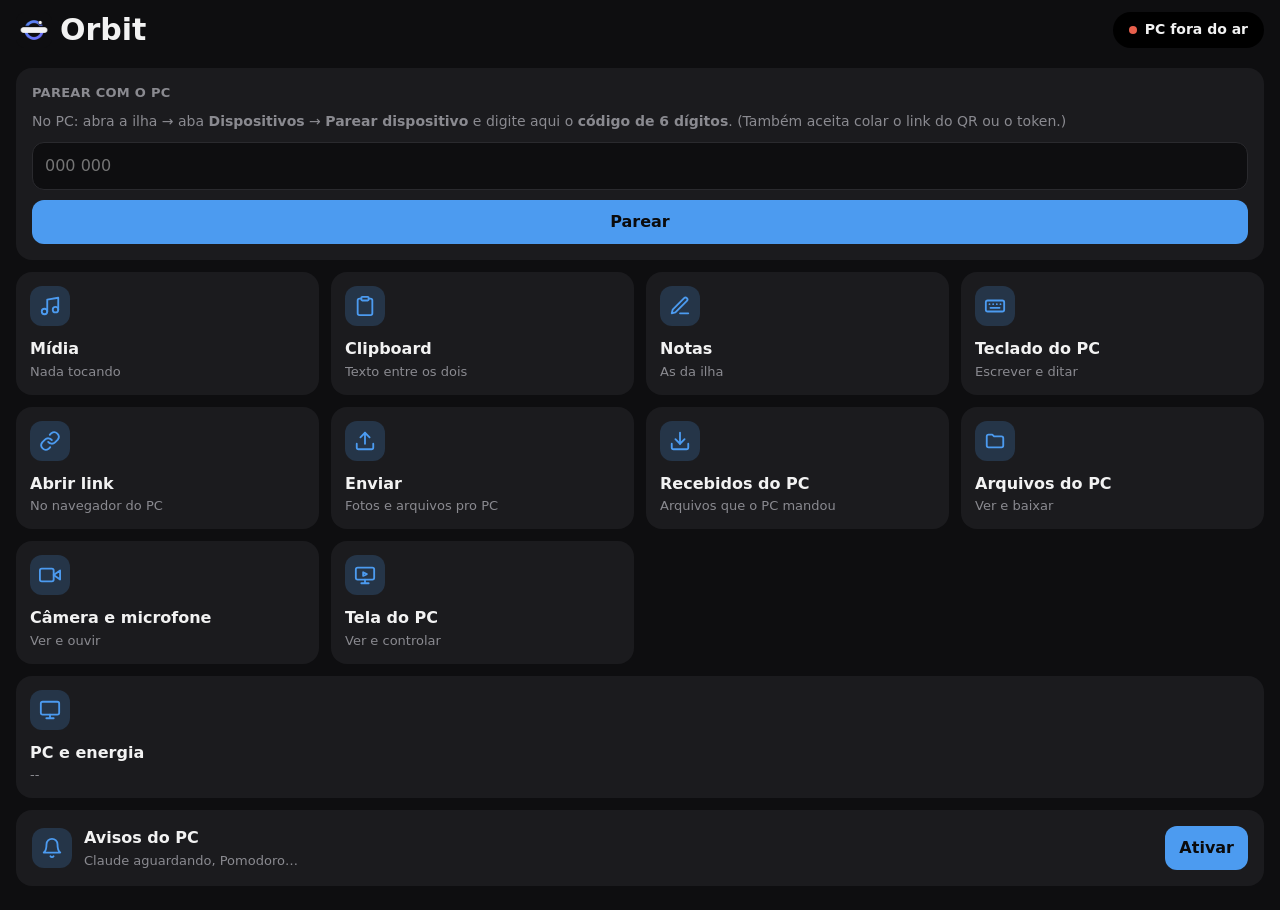
==== Orbit/Bridge/wwwroot/index.html @ e92eca1e "feat: aba Dispositivos substitui iPhone, com layout de iPad e docs Co-Authored-By: Claude Opus 5.5 <" ====
<!doctype html>
<html lang="pt-BR">
<head>
  <meta charset="utf-8">
  <meta name="viewport" content="width=device-width, initial-scale=1, viewport-fit=cover">
  <meta name="apple-mobile-web-app-capable" content="yes">
  <meta name="apple-mobile-web-app-status-bar-style" content="black-translucent">
  <meta name="apple-mobile-web-app-title" content="Orbit">
  <meta name="theme-color" content="#0e0e10">
  <link rel="manifest" href="manifest.webmanifest">
  <link rel="apple-touch-icon" href="apple-touch-icon.png">
  <link rel="stylesheet" href="style.css">
  <title>Orbit</title>
</head>
<body>
  <!-- Uma página por feature, escolhida pelo #hash (ver app.js → route). Sem hash = início. -->
  <header>
    <a id="back" class="back hidden" href="#" aria-label="Voltar">
      <svg viewBox="0 0 24 24" aria-hidden="true"><path d="M15 5l-7 7 7 7"/></svg>
    </a>
    <img class="logo" src="icon-192.png" alt="">
    <h1 id="title">Orbit</h1>
    <div class="pill" id="pill"><span class="dot" id="dot"></span><span id="state">Conectando…</span></div>
  </header>

  <main id="app">
    <section id="pair" class="card hidden">
      <h2>Parear com o PC</h2>
      <p class="muted">No PC: abra a ilha → aba <b>Dispositivos</b> → <b>Parear dispositivo</b> e digite aqui o <b>código de 6 dígitos</b>.
        (Também aceita colar o link do QR ou o token.)</p>
      <input id="tokenInput" type="text" inputmode="numeric" autocomplete="one-time-code" placeholder="000 000" maxlength="200">
      <button class="primary" id="saveToken">Parear</button>
    </section>

    <!-- Início: atalhos. O subtítulo de Mídia e PC é preenchido pelo polling. -->
    <nav class="page tiles" data-page="" data-title="Orbit">
      <a class="tile" href="#midia">
        <span class="ico"><svg viewBox="0 0 24 24"><path d="M9 18V5l12-2v13"/><circle cx="6" cy="18" r="3"/><circle cx="18" cy="16" r="3"/></svg></span>
        <b>Mídia</b><span id="tileMedia">Nada tocando</span>
      </a>
      <a class="tile" href="#clipboard">
        <span class="ico"><svg viewBox="0 0 24 24"><rect x="8" y="2" width="8" height="4" rx="1"/><path d="M16 4h2a2 2 0 0 1 2 2v14a2 2 0 0 1-2 2H6a2 2 0 0 1-2-2V6a2 2 0 0 1 2-2h2"/></svg></span>
        <b>Clipboard</b><span>Texto entre os dois</span>
      </a>
      <a class="tile" href="#notas">
        <span class="ico"><svg viewBox="0 0 24 24"><path d="M12 20h9"/><path d="M16.5 3.5a2.1 2.1 0 0 1 3 3L7 19l-4 1 1-4z"/></svg></span>
        <b>Notas</b><span>As da ilha</span>
      </a>
      <a class="tile" href="#teclado">
        <span class="ico"><svg viewBox="0 0 24 24"><rect x="2" y="6" width="20" height="12" rx="2"/><path d="M6 10h.01M10 10h.01M14 10h.01M18 10h.01M7 14h10"/></svg></span>
        <b>Teclado do PC</b><span>Escrever e ditar</span>
      </a>
      <a class="tile" href="#link">
        <span class="ico"><svg viewBox="0 0 24 24"><path d="M10 13a5 5 0 0 0 7.5.5l3-3a5 5 0 0 0-7-7l-1.7 1.7"/><path d="M14 11a5 5 0 0 0-7.5-.5l-3 3a5 5 0 0 0 7 7l1.7-1.7"/></svg></span>
        <b>Abrir link</b><span>No navegador do PC</span>
      </a>
      <a class="tile" href="#arquivos">
        <span class="ico"><svg viewBox="0 0 24 24"><path d="M21 15v4a2 2 0 0 1-2 2H5a2 2 0 0 1-2-2v-4"/><path d="M17 8l-5-5-5 5"/><path d="M12 3v12"/></svg></span>
        <b>Enviar</b><span>Fotos e arquivos pro PC</span>
      </a>
      <a class="tile" href="#recebidos">
        <span class="ico"><svg viewBox="0 0 24 24"><path d="M21 15v4a2 2 0 0 1-2 2H5a2 2 0 0 1-2-2v-4"/><path d="M7 10l5 5 5-5"/><path d="M12 15V3"/></svg></span>
        <b>Recebidos do PC</b><span id="tileInbox">Arquivos que o PC mandou</span>
      </a>
      <a class="tile" href="#pcfiles">
        <span class="ico"><svg viewBox="0 0 24 24"><path d="M3 7a2 2 0 0 1 2-2h4l2 2h8a2 2 0 0 1 2 2v8a2 2 0 0 1-2 2H5a2 2 0 0 1-2-2z"/></svg></span>
        <b>Arquivos do PC</b><span>Ver e baixar</span>
      </a>
      <a class="tile" href="#camera">
        <span class="ico"><svg viewBox="0 0 24 24"><path d="M23 7l-7 5 7 5z"/><rect x="1" y="5" width="15" height="14" rx="2"/></svg></span>
        <b>Câmera e microfone</b><span id="tileCam">Ver e ouvir</span>
      </a>
      <a class="tile" href="#tela">
        <span class="ico"><svg viewBox="0 0 24 24"><rect x="2" y="4" width="20" height="13" rx="2"/><path d="M8 21h8M12 17v4"/><path d="M10 9l4 2-4 2z"/></svg></span>
        <b>Tela do PC</b><span>Ver e controlar</span>
      </a>
      <a class="tile" href="#pc">
        <span class="ico"><svg viewBox="0 0 24 24"><rect x="2" y="3" width="20" height="14" rx="2"/><path d="M8 21h8M12 17v4"/></svg></span>
        <b>PC e energia</b><span id="tileStats">--</span>
      </a>
      <!-- Avisos do PC neste aparelho (Web Push). Ocupa a linha inteira da grade. -->
      <div class="card pushcard">
        <span class="ico"><svg viewBox="0 0 24 24"><path d="M6 8a6 6 0 0 1 12 0c0 7 3 9 3 9H3s3-2 3-9"/><path d="M10.3 21a1.94 1.94 0 0 0 3.4 0"/></svg></span>
        <div class="pushtext"><b>Avisos do PC</b><span id="pushState">Claude aguardando, Pomodoro…</span></div>
        <button id="pushBtn" class="primary">Ativar</button>
        <button id="pushOff" class="ghost hidden">Desligar</button>
      </div>
    </nav>

    <section class="page card" data-page="link" data-title="Abrir link">
      <div class="row top">
        <input id="url" type="url" inputmode="url" placeholder="https://…" autocomplete="off">
        <button id="pasteUrl" class="ghost" title="Colar">Colar</button>
      </div>
      <button class="primary" id="openUrl">Abrir no navegador do PC</button>
      <p class="crumb recent-title hidden" id="linksTitle">Recentes</p>
      <div class="flist" id="links"></div>
    </section>

    <section class="page card" data-page="teclado" data-title="Teclado do PC">
      <p class="crumb">Escreva ou dite (microfone do teclado do aparelho) e mande pro app em foco no PC.</p>
      <textarea id="kbText" class="fill" placeholder="Escreva ou dite aqui…"></textarea>
      <label class="kb-opt"><input type="checkbox" id="kbEnter"> Apertar Enter depois de mandar</label>
      <div class="row">
        <button class="primary" id="kbType">Digitar no PC</button>
        <button id="kbPaste">Colar no PC</button>
      </div>
      <p class="crumb section-title">Teclas avulsas</p>
      <div class="scr-bar">
        <button id="kbCtrl">Ctrl</button>
        <button data-kkey="enter">⏎</button>
        <button data-kkey="backspace">⌫</button>
        <button data-kkey="tab">Tab</button>
        <button data-kkey="esc">Esc</button>
        <button data-kkey="left">←</button>
        <button data-kkey="up">↑</button>
        <button data-kkey="down">↓</button>
        <button data-kkey="right">→</button>
      </div>
      <p class="muted hidden" id="kbMsg"></p>
    </section>

    <section class="page card" data-page="clipboard" data-title="Clipboard">
      <textarea id="clip" class="fill" placeholder="Texto para o PC…"></textarea>
      <div class="row">
        <button class="primary" id="sendClip">Enviar pro PC</button>
        <button id="getClip">Trazer do PC</button>
      </div>
    </section>

    <section class="page card" data-page="notas" data-title="Notas">
      <textarea id="notes" class="fill" placeholder="As notas da ilha aparecem aqui…"></textarea>
      <div class="row">
        <button class="primary" id="saveNotes">Salvar no PC</button>
        <button id="loadNotes">Recarregar</button>
      </div>
    </section>

    <section class="page card" data-page="arquivos" data-title="Enviar arquivos">
      <p class="crumb">Foto direto pro clipboard do PC (é só colar lá)</p>
      <div class="row top clipphoto">
        <label class="btnlike primary">Tirar foto<input id="photoCam" type="file" accept="image/*" capture="environment"></label>
        <label class="btnlike">Da galeria<input id="photoLib" type="file" accept="image/*"></label>
      </div>
      <p class="crumb section-title">Arquivos pra pasta do PC</p>
      <label class="file drop">
        <input id="files" type="file" multiple>
        <svg viewBox="0 0 24 24" aria-hidden="true"><path d="M21 15v4a2 2 0 0 1-2 2H5a2 2 0 0 1-2-2v-4"/><path d="M17 8l-5-5-5 5"/><path d="M12 3v12"/></svg>
        <span>Escolher fotos ou arquivos</span>
        <small>Vão pra pasta "Downloads\Orbit" no PC</small>
      </label>
      <div class="progress hidden" id="progress"><div id="bar"></div></div>
    </section>

    <section class="page card" data-page="recebidos" data-title="Recebidos do PC">
      <p class="crumb">O que você mandou do PC (Enviar para, arrastar pra ilha, aba Clipboard). Some em 24 h.</p>
      <div class="flist" id="inList"></div>
      <p class="muted hidden" id="inMsg"></p>
    </section>

    <section class="page card" data-page="pcfiles" data-title="Arquivos do PC">
      <p class="crumb" id="pfCrumb"></p>
      <div class="flist" id="pfList"></div>
      <p class="muted hidden" id="pfMsg"></p>
    </section>

    <section class="page media idle" id="media" data-page="midia" data-title="Mídia">
      <div class="track">
        <div class="cover" id="cover">
          <svg class="note" viewBox="0 0 24 24" aria-hidden="true"><path d="M9 18.5a2.5 2.5 0 1 1-2-2.45V6.2a1 1 0 0 1 .76-.97l9-2.2A1 1 0 0 1 18 4v11.5a2.5 2.5 0 1 1-2-2.45V7.3l-7 1.7z"/></svg>
          <img id="coverImg" alt="">
        </div>
        <div class="meta"><b id="mTitle">Nada tocando</b><span id="mArtist">Toque algo no PC</span></div>
      </div>
      <div class="controls">
        <button class="ctl" data-media="prev" aria-label="Anterior">
          <svg viewBox="0 0 24 24" aria-hidden="true"><path d="M7 5.5a1 1 0 0 1 1 1v4.3l9.5-5.5A1 1 0 0 1 19 6.2v11.6a1 1 0 0 1-1.5.87L8 13.2v4.3a1 1 0 0 1-2 0v-11a1 1 0 0 1 1-1z"/></svg>
        </button>
        <button class="ctl play" id="playBtn" data-media="playpause" aria-label="Tocar"></button>
        <button class="ctl" data-media="next" aria-label="Próxima">
          <svg viewBox="0 0 24 24" aria-hidden="true"><path d="M17 5.5a1 1 0 0 0-1 1v4.3L6.5 5.3A1 1 0 0 0 5 6.2v11.6a1 1 0 0 0 1.5.87l9.5-5.47v4.3a1 1 0 0 0 2 0v-11a1 1 0 0 0-1-1z"/></svg>
        </button>
      </div>
      <div class="vol">
        <svg viewBox="0 0 24 24" aria-hidden="true"><path d="M4 9.5v5a1 1 0 0 0 1 1h3l4.4 3.6A1 1 0 0 0 14 18.3V5.7a1 1 0 0 0-1.6-.8L8 8.5H5a1 1 0 0 0-1 1z"/></svg>
        <input id="volume" type="range" min="0" max="100" step="1" aria-label="Volume">
        <span id="volVal">--</span>
      </div>
    </section>

    <section class="page card" id="cam-card" data-page="camera" data-title="Câmera e microfone">
      <div class="row top">
        <select id="camDevice" aria-label="Câmera"></select>
        <select id="camQuality" aria-label="Qualidade">
          <option value="720">720p</option>
          <option value="480">480p</option>
        </select>
      </div>
      <div class="cam-view" id="camView">
        <div class="cam-ph">
          <svg viewBox="0 0 24 24" aria-hidden="true"><path d="M23 7l-7 5 7 5z"/><rect x="1" y="5" width="15" height="14" rx="2"/></svg>
          <span>Câmera desligada</span>
        </div>
        <img id="camImg" alt="">
        <button id="camShot" class="cam-shot" aria-label="Tirar foto"></button>
      </div>
      <button class="primary" id="camToggle">Ver câmera</button>
      <p class="muted hidden" id="camMsg"></p>

      <!-- Microfone: independente da câmera (dá pra só ouvir) -->
      <p class="crumb section-title">Microfone</p>
      <select id="micDevice" class="mic-select" aria-label="Microfone"></select>
      <div class="vol mic-vol">
        <svg viewBox="0 0 24 24" aria-hidden="true"><path d="M4 9.5v5a1 1 0 0 0 1 1h3l4.4 3.6A1 1 0 0 0 14 18.3V5.7a1 1 0 0 0-1.6-.8L8 8.5H5a1 1 0 0 0-1 1z"/></svg>
        <input id="micGain" type="range" min="1" max="6" step="0.5" value="2" aria-label="Volume do microfone">
        <span id="micGainVal">2×</span>
      </div>
      <div class="mic-level"><div id="micLevel"></div></div>
      <button class="primary" id="micToggle">Ouvir</button>
      <p class="muted hidden" id="micMsg"></p>
    </section>

    <section class="page" data-page="tela" data-title="Tela do PC">
      <div class="row top">
        <select id="scrScreen" aria-label="Monitor"></select>
        <select id="scrQuality" aria-label="Qualidade">
          <option value="leve">Leve</option>
          <option value="nitida">Nítida</option>
          <option value="original">Original (texto)</option>
        </select>
      </div>
      <div class="scr-view" id="scrView">
        <div class="cam-ph">
          <svg viewBox="0 0 24 24" aria-hidden="true"><rect x="2" y="4" width="20" height="13" rx="2"/><path d="M8 21h8M12 17v4"/></svg>
          <span>Tela desligada</span>
        </div>
        <img id="scrImg" alt="">
        <div class="scr-touch" id="scrTouch"></div>
        <div class="scr-float">
          <button id="scrZoomReset" class="hidden">1×</button>
          <button id="scrFs" aria-label="Tela cheia">
            <svg viewBox="0 0 24 24" aria-hidden="true"><path d="M8 3H5a2 2 0 0 0-2 2v3M16 3h3a2 2 0 0 1 2 2v3M8 21H5a2 2 0 0 1-2-2v-3M16 21h3a2 2 0 0 0 2-2v-3"/></svg>
          </button>
        </div>
      </div>
      <!-- Teclas e modo: só aparecem com o controle conectado -->
      <div class="scr-bar hidden" id="scrBar">
        <button id="scrMode">Toque</button>
        <button id="scrKbd">Teclado</button>
        <button id="scrCtrl">Ctrl</button>
        <button data-key="esc">Esc</button>
        <button data-key="tab">Tab</button>
        <button data-key="win">Win</button>
        <button data-key="enter">⏎</button>
        <button data-key="backspace">⌫</button>
        <button data-key="left">←</button>
        <button data-key="up">↑</button>
        <button data-key="down">↓</button>
        <button data-key="right">→</button>
      </div>
      <input id="scrInput" class="scr-input" autocapitalize="off" autocomplete="off" autocorrect="off" spellcheck="false" aria-label="Teclado do PC">
      <button class="primary hidden" id="scrResume">Retomar</button>
      <button class="primary" id="scrToggle">Ver tela</button>
      <p class="muted hidden" id="scrMsg"></p>
    </section>

    <section class="page" data-page="pc" data-title="PC e energia">
      <div class="meters">
        <div class="meter card"><span>CPU</span><b id="cpu">--</b><small id="cpuSub">Processador</small><i><em id="cpuBar"></em></i></div>
        <div class="meter card"><span>RAM</span><b id="ram">--</b><small id="ramSub"></small><i><em id="ramBar"></em></i></div>
        <div class="meter card"><span>Disco</span><b id="disk">--</b><small id="diskSub"></small><i><em id="diskBar"></em></i></div>
        <div class="meter card"><span>Bateria</span><b id="bat">--</b><small id="batSub"></small><i><em id="batBar"></em></i></div>
      </div>
      <p class="crumb section-title">Energia</p>
      <div class="power">
        <button data-power="lock"><svg viewBox="0 0 24 24" aria-hidden="true"><rect x="4" y="11" width="16" height="10" rx="2"/><path d="M8 11V7a4 4 0 0 1 8 0v4"/></svg>Bloquear</button>
        <button data-power="sleep"><svg viewBox="0 0 24 24" aria-hidden="true"><path d="M21 12.8A9 9 0 1 1 11.2 3a7 7 0 0 0 9.8 9.8z"/></svg>Suspender</button>
        <button data-power="restart" class="danger"><svg viewBox="0 0 24 24" aria-hidden="true"><path d="M3 12a9 9 0 1 0 3-6.7L3 8"/><path d="M3 3v5h5"/></svg>Reiniciar</button>
        <button data-power="shutdown" class="danger"><svg viewBox="0 0 24 24" aria-hidden="true"><path d="M18.4 6.6a9 9 0 1 1-12.8 0"/><path d="M12 2v10"/></svg>Desligar</button>
      </div>
    </section>
  </main>

  <div class="toast hidden" id="toast"></div>

  <!-- Confirmação das ações de energia (folha própria: o confirm() do navegador é fácil de tocar sem querer) -->
  <div class="sheet hidden" id="sheet" role="dialog" aria-modal="true" aria-labelledby="sheetTitle">
    <div class="sheet-card">
      <p class="sheet-title" id="sheetTitle"></p>
      <p class="muted" id="sheetText"></p>
      <button class="sheet-ok" id="sheetOk"></button>
      <button id="sheetCancel">Cancelar</button>
    </div>
  </div>
  <script src="app.js"></script>
</body>
</html>
---- Orbit/Bridge/wwwroot/style.css ----
:root {
  --bg: #0e0e10; --card: #1b1b1e; --hover: #26262a; --ink: #f2f2f2; --ink-lo: #8a8a90;
  --accent: #4c9bf0; --accent-soft: rgba(76, 155, 240, .2); --danger: #e8604c; --radius: 16px;
}
* { box-sizing: border-box; -webkit-tap-highlight-color: transparent; }
html, body { margin: 0; background: var(--bg); color: var(--ink);
  font: 16px/1.4 -apple-system, BlinkMacSystemFont, "Segoe UI", system-ui, sans-serif; }
body { padding: calc(env(safe-area-inset-top) + 8px) 16px calc(env(safe-area-inset-bottom) + 24px); }
header { display: flex; align-items: center; gap: 8px; max-width: 560px; margin: 0 auto 16px; min-height: 44px; }
header h1 { flex: 1; margin: 0; font-size: 22px; font-weight: 700; white-space: nowrap; overflow: hidden; text-overflow: ellipsis; }
body.home header h1 { font-size: 30px; }
.logo { width: 36px; height: 36px; border-radius: 9px; }
body:not(.home) .logo { display: none; }
.back { display: grid; place-items: center; width: 44px; height: 44px; margin-left: -10px; border-radius: 50%; }
.back:active { background: var(--hover); }
.back svg { width: 26px; height: 26px; fill: none; stroke: var(--accent); stroke-width: 2.4; stroke-linecap: round; stroke-linejoin: round; }
.pill { display: inline-flex; align-items: center; gap: 8px; background: #000; border-radius: 999px;
  padding: 8px 16px; font-size: 14px; font-weight: 600; }
.dot { width: 8px; height: 8px; border-radius: 50%; background: var(--ink-lo); }
.dot.on { background: #5ccf8a; } .dot.off { background: var(--danger); }
/* nas páginas o título ocupa o header: a pílula vira só o ponto */
body:not(.home) #state { display: none; }
body:not(.home) .pill { padding: 10px; }
main { display: grid; grid-template-columns: minmax(0, 1fr); gap: 12px; max-width: 560px; margin: 0 auto; }
.page { animation: page-in .18s ease-out; }
@keyframes page-in { from { opacity: 0; transform: translateY(6px); } }
@media (prefers-reduced-motion: reduce) { .page { animation: none; } }
.tiles { display: grid; grid-template-columns: 1fr 1fr; gap: 12px; }
.tile { display: grid; gap: 2px; align-content: start; min-height: 116px; padding: 14px; border-radius: var(--radius);
  background: var(--card); color: var(--ink); text-decoration: none; }
.tile:active { background: var(--hover); transform: scale(.98); }
.tile b { margin-top: 10px; font-size: 16px; }
.tile > span:last-child { color: var(--ink-lo); font-size: 13px; white-space: nowrap; overflow: hidden; text-overflow: ellipsis; }
.ico { display: grid; place-items: center; width: 40px; height: 40px; border-radius: 12px; background: var(--accent-soft); }
.ico svg { width: 22px; height: 22px; fill: none; stroke: var(--accent); stroke-width: 2; stroke-linecap: round; stroke-linejoin: round; }
.ico.danger { background: rgba(232, 96, 76, .18); }
.ico.danger svg { stroke: var(--danger); }
.card { background: var(--card); border-radius: var(--radius); padding: 16px; }
h2 { margin: 0 0 10px; font-size: 13px; letter-spacing: .02em; color: var(--ink-lo); font-weight: 600; text-transform: uppercase; }
.muted { color: var(--ink-lo); font-size: 14px; margin: 0 0 10px; }
input, textarea { width: 100%; background: var(--bg); color: var(--ink); border: 1px solid #2a2a2e;
  border-radius: 12px; padding: 12px; font: inherit; min-height: 44px; }
input:focus, textarea:focus { outline: none; border-color: var(--accent); }
button { min-height: 44px; border: 0; border-radius: 12px; padding: 10px 14px; font: inherit; font-weight: 600;
  color: var(--ink); background: var(--hover); cursor: pointer; }
button:active { transform: scale(.98); }
button.primary { background: var(--accent); color: #0b0b0c; width: 100%; margin-top: 10px; }
button.ghost { background: transparent; color: var(--accent); }
button.danger { color: var(--danger); }
.row { display: flex; gap: 8px; margin-top: 10px; align-items: center; }
.row.top { margin-top: 0; }
.row > input { flex: 1; }
.row > button { flex: 1; }
/* Redondos (mídia) e "Colar" têm tamanho próprio: sem isto o flex: 1 acima os esticava. */
.row > button.ghost { flex: 0 0 auto; }
.row.center { justify-content: center; }
.row .primary { margin-top: 0; }
.track { display: flex; gap: 14px; align-items: center; margin-bottom: 18px; }
.cover { position: relative; width: 64px; height: 64px; flex: 0 0 64px; border-radius: 12px; overflow: hidden;
  background: var(--hover); display: grid; place-items: center; }
.cover .note { width: 28px; height: 28px; fill: var(--ink-lo); }
.cover img { position: absolute; inset: 0; width: 100%; height: 100%; object-fit: cover; display: none; }
.cover.has img { display: block; }
.cover.has .note { display: none; }
.meta { min-width: 0; display: grid; gap: 2px; }
.meta b, .meta span { white-space: nowrap; overflow: hidden; text-overflow: ellipsis; }
.meta b { font-size: 17px; }
.meta span { color: var(--ink-lo); font-size: 14px; }
.controls { display: flex; justify-content: center; align-items: center; gap: 28px; margin-bottom: 18px; }
.ctl { width: 52px; height: 52px; min-height: 0; padding: 0; border-radius: 50%; background: transparent;
  display: grid; place-items: center; }
.ctl svg { width: 28px; height: 28px; fill: var(--ink); }
.ctl:active { background: var(--hover); }
.ctl.play { width: 68px; height: 68px; background: var(--ink); }
.ctl.play svg { width: 30px; height: 30px; fill: #0b0b0c; }
.media.idle .controls, .media.idle .vol { opacity: .45; }
.vol { display: flex; align-items: center; gap: 10px; }
.vol svg { width: 20px; height: 20px; flex: 0 0 auto; fill: var(--ink-lo); }
.vol span { width: 42px; text-align: right; color: var(--ink-lo); font-size: 13px; font-variant-numeric: tabular-nums; }
#volume { -webkit-appearance: none; appearance: none; flex: 1; height: 28px; min-height: 0; margin: 0; padding: 0;
  border: 0; background: transparent; }
#volume::-webkit-slider-runnable-track { height: 6px; border-radius: 3px;
  background: linear-gradient(to right, var(--accent) var(--p, 50%), #2a2a2e var(--p, 50%)); }
#volume::-webkit-slider-thumb { -webkit-appearance: none; width: 22px; height: 22px; margin-top: -8px; border-radius: 50%;
  background: var(--ink); box-shadow: 0 1px 4px rgba(0, 0, 0, .45); }
#volume::-moz-range-track { height: 6px; border-radius: 3px; background: #2a2a2e; }
#volume::-moz-range-progress { height: 6px; border-radius: 3px; background: var(--accent); }
#volume::-moz-range-thumb { width: 22px; height: 22px; border: 0; border-radius: 50%; background: var(--ink); }
.file { display: block; position: relative; text-align: center; padding: 14px; border: 1px dashed #3a3a40;
  border-radius: 12px; color: var(--accent); font-weight: 600; }
.file input { position: absolute; inset: 0; opacity: 0; min-height: 0; }
.progress { height: 6px; background: var(--bg); border-radius: 3px; margin-top: 10px; overflow: hidden; }
.progress div { height: 100%; width: 0; background: var(--accent); transition: width .2s; }
.toast { position: fixed; left: 50%; bottom: calc(env(safe-area-inset-bottom) + 20px); transform: translateX(-50%);
  background: #000; color: var(--ink); padding: 12px 18px; border-radius: 999px; font-size: 14px; font-weight: 600;
  max-width: 90vw; box-shadow: 0 8px 24px rgba(0,0,0,.5); }
.sheet { position: fixed; inset: 0; background: rgba(0,0,0,.55); display: flex; align-items: flex-end;
  justify-content: center; padding: 16px 16px calc(env(safe-area-inset-bottom) + 16px); z-index: 10; }
.sheet-card { width: 100%; max-width: 560px; background: var(--card); border-radius: 20px; padding: 18px;
  display: grid; gap: 10px; }
.sheet-title { margin: 0; font-size: 18px; font-weight: 700; text-align: center; }
.sheet-card .muted { text-align: center; margin: 0 0 6px; }
.sheet-ok { background: var(--danger); color: #fff; }
.sheet-ok.calm { background: var(--accent); color: #0b0b0c; }
.row > select { flex: 1; }
#cam-card select { width: 100%; background: var(--bg); color: var(--ink); border: 1px solid #2a2a2e;
  border-radius: 12px; padding: 12px; font: inherit; min-height: 44px; }
#camQuality { flex: 0 0 96px; }
/* Câmera: a área de vídeo existe desde o início (placeholder) e estica na página. */
.cam-view { position: relative; flex: 1; min-height: 220px; margin-top: 10px; border-radius: 12px; background: #000;
  overflow: hidden; display: grid; place-items: center; }
.cam-ph { display: grid; justify-items: center; gap: 8px; color: var(--ink-lo); font-size: 14px; }
.cam-ph svg { width: 40px; height: 40px; fill: none; stroke: currentColor; stroke-width: 1.8; stroke-linecap: round; stroke-linejoin: round; }
.cam-view.live .cam-ph, .cam-view:not(.live) #camImg, .cam-view:not(.live) .cam-shot { display: none; }
#camImg { position: absolute; inset: 0; width: 100%; height: 100%; object-fit: contain; display: block; }
/* Obturador: anel branco com miolo, como a câmera do iOS. */
.cam-shot { position: absolute; left: 50%; bottom: 14px; transform: translateX(-50%); width: 68px; height: 68px;
  min-height: 0; padding: 0; border-radius: 50%; border: 4px solid #fff; background: rgba(255, 255, 255, .85);
  box-shadow: inset 0 0 0 3px #000, 0 4px 14px rgba(0, 0, 0, .4); }
.cam-shot:active { transform: translateX(-50%) scale(.92); }
/* Lista de arquivos: largura travada na tela (minmax/min-width 0), nome quebra em até 2 linhas. */
.crumb { margin: 0 0 6px; color: var(--ink-lo); font-size: 13px; overflow-wrap: anywhere; }
.flist { display: grid; grid-template-columns: minmax(0, 1fr); margin: 0 -10px; }
.frow { display: flex; align-items: center; gap: 12px; width: 100%; min-width: 0; min-height: 56px;
  background: transparent; text-align: left; font-weight: 500; padding: 8px 10px; border-radius: 12px; }
.frow + .frow { box-shadow: inset 0 1px 0 #26262a; }
.frow:active { background: var(--hover); }
.fico { display: grid; place-items: center; width: 38px; height: 38px; flex: 0 0 auto; border-radius: 10px;
  background: var(--hover); }
.fico svg { width: 22px; height: 22px; fill: none; stroke: var(--ink-lo); stroke-width: 2;
  stroke-linecap: round; stroke-linejoin: round; }
.frow.dir .fico { background: var(--accent-soft); }
.frow.dir .fico svg { stroke: var(--accent); }
.frow.image .fico svg { stroke: #5ccf8a; }
.frow.video .fico svg { stroke: #c38cf0; }
.frow.audio .fico svg { stroke: #f0b44c; }
.frow.doc .fico svg { stroke: #f08a7a; }
.frow.up { min-height: 44px; color: var(--accent); }
.frow.up .fico { background: transparent; width: 24px; }
.frow.up .fico svg { stroke: var(--accent); stroke-width: 2.4; }
.ftext { flex: 1; min-width: 0; display: grid; gap: 2px; }
.fname { overflow-wrap: anywhere; line-height: 1.3; display: -webkit-box; -webkit-line-clamp: 2; -webkit-box-orient: vertical;
  overflow: hidden; }
.fsub { color: var(--ink-lo); font-size: 13px; font-weight: 400; font-variant-numeric: tabular-nums; }
.pushcard { grid-column: 1 / -1; display: flex; align-items: center; gap: 12px; }
.pushtext { flex: 1; min-width: 0; display: grid; gap: 2px; }
.pushtext span { color: var(--ink-lo); font-size: 13px; }
.pushcard .primary { width: auto; margin: 0; flex: 0 0 auto; }
.pushcard .ghost { flex: 0 0 auto; padding: 10px 6px; }
/* Tela do PC: imagem ao vivo + camada de toque por cima (gestos viram mouse no PC). */
.scr-view { position: relative; flex: 1; min-height: 220px; margin-top: 10px; border-radius: 12px; background: #000;
  overflow: hidden; display: grid; place-items: center; }
.scr-view.live .cam-ph, .scr-view:not(.live) #scrImg, .scr-view:not(.live) .scr-touch { display: none; }
#scrImg { position: absolute; left: 0; top: 0; width: 100%; height: 100%; max-width: none; object-fit: contain; display: block; }
.scr-touch { position: absolute; inset: 0; touch-action: none; -webkit-user-select: none; user-select: none; }
.scr-bar { display: flex; gap: 6px; margin-top: 10px; overflow-x: auto; scrollbar-width: none; }
.scr-bar::-webkit-scrollbar { display: none; }
.scr-bar button { flex: 0 0 auto; min-width: 44px; padding: 8px 12px; font-size: 15px; }
.scr-bar button.on { background: var(--accent); color: #0b0b0c; }
/* fora da tela mas focável: abre o teclado do iOS */
/* botões sobre a imagem (acima da camada de toque) */
.scr-float { position: absolute; top: 8px; right: 8px; z-index: 2; display: flex; gap: 6px; }
.scr-view:not(.live) .scr-float { display: none; }
.scr-float button { min-height: 36px; padding: 6px 10px; border-radius: 10px; background: rgba(0, 0, 0, .55);
  color: #fff; font-size: 14px; -webkit-backdrop-filter: blur(8px); backdrop-filter: blur(8px); }
.scr-float svg { width: 20px; height: 20px; display: block; fill: none; stroke: currentColor; stroke-width: 2.2; stroke-linecap: round; }

/* Tela cheia: a página cobre tudo (cabeçalho incluso), a imagem ocupa a tela e as teclas flutuam embaixo. */
body.immersive { overflow: hidden; }
.page[data-page="tela"].immersive { position: fixed; inset: 0; z-index: 30; margin: 0; background: #000;
  padding: env(safe-area-inset-top) env(safe-area-inset-right) env(safe-area-inset-bottom) env(safe-area-inset-left); }
.immersive > .row, .immersive > #scrToggle, .immersive > #scrMsg { display: none !important; }
.immersive .scr-view { margin: 0; border-radius: 0; min-height: 0; }
.immersive .scr-bar { position: absolute; left: 50%; transform: translateX(-50%); bottom: calc(env(safe-area-inset-bottom) + 8px);
  max-width: calc(100% - 24px); margin: 0; padding: 6px; border-radius: 14px; background: rgba(0, 0, 0, .55);
  -webkit-backdrop-filter: blur(10px); backdrop-filter: blur(10px); z-index: 2; }
.immersive .scr-bar button { background: rgba(255, 255, 255, .12); min-height: 38px; padding: 6px 10px; }
.immersive .scr-bar button.on { background: var(--accent); }
.scr-input { position: absolute; left: -9999px; width: 1px; height: 1px; opacity: 0; }
/* atalho que sobra sozinho na última linha da grade ocupa a linha toda */
.tiles .tile:last-of-type:nth-of-type(odd) { grid-column: 1 / -1; min-height: 0; }
/* Microfone (página da câmera) */
.mic-select { width: 100%; background: var(--bg); color: var(--ink); border: 1px solid #2a2a2e; border-radius: 12px;
  padding: 12px; font: inherit; min-height: 44px; }
.mic-vol { margin-top: 12px; }
#micGain { -webkit-appearance: none; appearance: none; flex: 1; height: 28px; min-height: 0; margin: 0; padding: 0; border: 0; background: transparent; }
#micGain::-webkit-slider-runnable-track { height: 6px; border-radius: 3px; background: #2a2a2e; }
#micGain::-webkit-slider-thumb { -webkit-appearance: none; width: 22px; height: 22px; margin-top: -8px; border-radius: 50%; background: var(--ink); }
.mic-level { height: 6px; margin-top: 10px; border-radius: 3px; background: var(--bg); overflow: hidden; }
.mic-level div { height: 100%; width: 0; background: #5ccf8a; transition: width .08s linear; }
/* Foto pro clipboard: botões que são <label> de um input de arquivo escondido */
.btnlike { flex: 1; display: grid; place-items: center; min-height: 44px; border-radius: 12px; background: var(--hover);
  font-weight: 600; position: relative; overflow: hidden; }
.btnlike.primary { background: var(--accent); color: #0b0b0c; }
.btnlike input { position: absolute; inset: 0; opacity: 0; min-height: 0; }
/* Recebidos do PC: ações à direita de cada linha */
.inrow { display: flex; align-items: center; gap: 8px; }
.inrow .frow { flex: 1; min-width: 0; }
.inrow .act { flex: 0 0 auto; min-height: 36px; padding: 6px 12px; font-size: 14px; }
.inrow .act.primary { width: auto; margin: 0; }
.inrow .del { flex: 0 0 auto; min-height: 36px; padding: 6px 10px; background: transparent; color: var(--ink-lo); }
.kb-opt { display: flex; align-items: center; gap: 8px; margin-top: 10px; color: var(--ink-lo); font-size: 14px; }
.kb-opt input { width: 20px; height: 20px; min-height: 0; margin: 0; }
.hidden { display: none !important; }

/* --- Páginas em tela cheia: cada página ocupa a altura e o conteúdo principal estica --- */
body:not(.home) { min-height: 100dvh; display: flex; flex-direction: column; }
body:not(.home) header, body:not(.home) main { width: 100%; } /* margin auto no flex encolheria */
body:not(.home) main { flex: 1; display: flex; flex-direction: column; }
body:not(.home) .page { flex: 1; display: flex; flex-direction: column; }
/* listas: o cartão acompanha o conteúdo em vez de esticar vazio */
body:not(.home) .page[data-page="link"], body:not(.home) .page[data-page="pcfiles"] { flex: none; }
textarea.fill { flex: 1; min-height: 200px; resize: none; }
.recent-title { margin-top: 18px; }

/* Mídia: estilo "tocando agora" — capa grande no centro. */
.media { justify-content: center; padding: 4px 4px 12px; }
.media .track { flex-direction: column; align-items: stretch; gap: 20px; margin-bottom: 24px; }
.media .cover { width: min(100%, 42vh); height: auto; aspect-ratio: 1; flex: none; margin: 0 auto; border-radius: 22px;
  box-shadow: 0 18px 40px rgba(0, 0, 0, .5); }
.media .cover .note { width: 30%; height: 30%; }
.media .meta { text-align: center; gap: 4px; }
.media .meta b { font-size: 22px; }
.media .meta span { font-size: 16px; }
.media .controls { gap: 40px; margin-bottom: 28px; }
.media .ctl { width: 60px; height: 60px; }
.media .ctl svg { width: 32px; height: 32px; }
.media .ctl.play { width: 80px; height: 80px; }
.media .ctl.play svg { width: 34px; height: 34px; }

/* PC: medidores grandes com barra. */
.meters { display: grid; grid-template-columns: 1fr 1fr; gap: 12px; }
.meter { display: flex; flex-direction: column; gap: 4px; aspect-ratio: 1 / .9; }
.meter span { margin-bottom: auto; color: var(--ink-lo); font-size: 13px; font-weight: 600; letter-spacing: .02em; text-transform: uppercase; }
.meter b { font-size: 40px; line-height: 1.05; font-variant-numeric: tabular-nums; }
.meter small { min-height: 1.3em; color: var(--ink-lo); font-size: 13px; }
.meter i { display: block; height: 6px; margin-top: 8px; border-radius: 3px; background: var(--bg); overflow: hidden; }
.meter em { display: block; width: 0; height: 100%; border-radius: 3px; background: var(--accent); transition: width .4s; }

/* Energia (dentro da página PC): quatro botões abaixo dos medidores. */
.section-title { margin: 20px 0 8px; }
.power { display: grid; grid-template-columns: 1fr 1fr; gap: 12px; }
.power button { display: flex; flex-direction: column; align-items: center; justify-content: center; gap: 12px;
  min-height: 96px; border-radius: var(--radius); background: var(--card); font-size: 16px; }
.power svg { width: 30px; height: 30px; fill: none; stroke: currentColor; stroke-width: 2; stroke-linecap: round; stroke-linejoin: round; }

/* Enviar: área de toque grande. */
.file.drop { flex: 1; display: flex; flex-direction: column; align-items: center; justify-content: center; gap: 10px;
  min-height: 240px; border-width: 2px; border-radius: var(--radius); }
.drop svg { width: 48px; height: 48px; fill: none; stroke: currentColor; stroke-width: 1.8; stroke-linecap: round; stroke-linejoin: round; }
.drop span { font-size: 18px; }
.drop small { color: var(--ink-lo); font-size: 13px; font-weight: 400; }

/* iPad / janela larga: a home usa a largura; cada página aberta ocupa a grade inteira */
@media (min-width: 900px) {
  header, main { max-width: 1040px; }
  main { grid-template-columns: repeat(2, minmax(0, 1fr)); }
  main > .page, main > #pair { grid-column: 1 / -1; }
  .tiles { grid-template-columns: repeat(3, minmax(0, 1fr)); }
}
@media (min-width: 1200px) {
  header, main { max-width: 1320px; }
  main { grid-template-columns: repeat(3, minmax(0, 1fr)); }
  .tiles { grid-template-columns: repeat(4, minmax(0, 1fr)); }
}
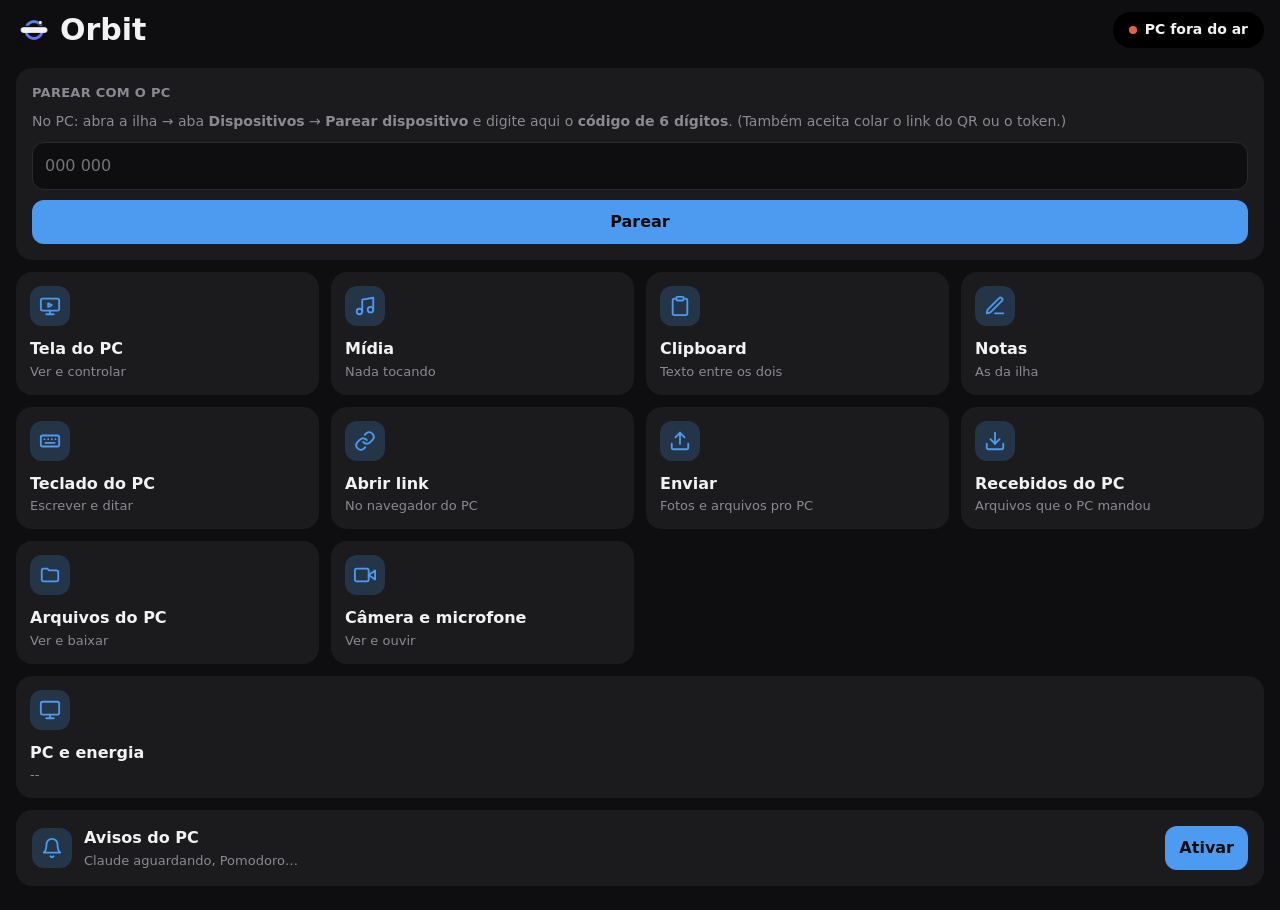
==== commit 987483c8: "feat(pwa): Tela do PC primeiro, lembra monitor/qualidade/modo/zoom, Parar e avisos na tela cheia Co-" ====
--- a/Orbit/Bridge/wwwroot/index.html
+++ b/Orbit/Bridge/wwwroot/index.html
@@ -2,7 +2,7 @@
 <html lang="pt-BR">
 <head>
   <meta charset="utf-8">
-  <meta name="viewport" content="width=device-width, initial-scale=1, viewport-fit=cover">
+  <meta name="viewport" content="width=device-width, initial-scale=1, maximum-scale=1, user-scalable=no, viewport-fit=cover">
   <meta name="apple-mobile-web-app-capable" content="yes">
   <meta name="apple-mobile-web-app-status-bar-style" content="black-translucent">
   <meta name="apple-mobile-web-app-title" content="Orbit">
@@ -34,6 +34,10 @@
 
     <!-- Início: atalhos. O subtítulo de Mídia e PC é preenchido pelo polling. -->
     <nav class="page tiles" data-page="" data-title="Orbit">
+      <a class="tile" href="#tela">
+        <span class="ico"><svg viewBox="0 0 24 24"><rect x="2" y="4" width="20" height="13" rx="2"/><path d="M8 21h8M12 17v4"/><path d="M10 9l4 2-4 2z"/></svg></span>
+        <b>Tela do PC</b><span>Ver e controlar</span>
+      </a>
       <a class="tile" href="#midia">
         <span class="ico"><svg viewBox="0 0 24 24"><path d="M9 18V5l12-2v13"/><circle cx="6" cy="18" r="3"/><circle cx="18" cy="16" r="3"/></svg></span>
         <b>Mídia</b><span id="tileMedia">Nada tocando</span>
@@ -69,10 +73,6 @@
       <a class="tile" href="#camera">
         <span class="ico"><svg viewBox="0 0 24 24"><path d="M23 7l-7 5 7 5z"/><rect x="1" y="5" width="15" height="14" rx="2"/></svg></span>
         <b>Câmera e microfone</b><span id="tileCam">Ver e ouvir</span>
-      </a>
-      <a class="tile" href="#tela">
-        <span class="ico"><svg viewBox="0 0 24 24"><rect x="2" y="4" width="20" height="13" rx="2"/><path d="M8 21h8M12 17v4"/><path d="M10 9l4 2-4 2z"/></svg></span>
-        <b>Tela do PC</b><span>Ver e controlar</span>
       </a>
       <a class="tile" href="#pc">
         <span class="ico"><svg viewBox="0 0 24 24"><rect x="2" y="3" width="20" height="14" rx="2"/><path d="M8 21h8M12 17v4"/></svg></span>
@@ -236,7 +236,13 @@
         </div>
         <img id="scrImg" alt="">
         <div class="scr-touch" id="scrTouch"></div>
+        <!-- Janelas abertas no PC: tocar traz pra frente -->
+        <div class="scr-wins hidden" id="scrWins">
+          <div class="scr-wins-head"><b>Janelas no PC</b><button id="scrWinsClose">Fechar</button></div>
+          <div id="scrWinsList"></div>
+        </div>
         <div class="scr-float">
+          <button id="scrFsStop" class="fs-only">Parar</button>
           <button id="scrZoomReset" class="hidden">1×</button>
           <button id="scrFs" aria-label="Tela cheia">
             <svg viewBox="0 0 24 24" aria-hidden="true"><path d="M8 3H5a2 2 0 0 0-2 2v3M16 3h3a2 2 0 0 1 2 2v3M8 21H5a2 2 0 0 1-2-2v-3M16 21h3a2 2 0 0 0 2-2v-3"/></svg>
@@ -246,17 +252,34 @@
       <!-- Teclas e modo: só aparecem com o controle conectado -->
       <div class="scr-bar hidden" id="scrBar">
         <button id="scrMode">Toque</button>
+        <button id="scrSpeed" class="hidden">Vel 2×</button>
         <button id="scrKbd">Teclado</button>
-        <button id="scrCtrl">Ctrl</button>
-        <button data-key="esc">Esc</button>
-        <button data-key="tab">Tab</button>
-        <button data-key="win">Win</button>
-        <button data-key="enter">⏎</button>
-        <button data-key="backspace">⌫</button>
-        <button data-key="left">←</button>
-        <button data-key="up">↑</button>
-        <button data-key="down">↓</button>
-        <button data-key="right">→</button>
+        <button id="scrWinsBtn">Janelas</button>
+        <button id="scrGroup">Atalhos</button>
+        <span class="scr-group" id="scrKeys">
+          <button data-mod="ctrl">Ctrl</button>
+          <button data-mod="shift">Shift</button>
+          <button data-mod="alt">Alt</button>
+          <button data-key="esc">Esc</button>
+          <button data-key="tab">Tab</button>
+          <button data-key="win">Win</button>
+          <button data-key="enter">⏎</button>
+          <button data-key="backspace">⌫</button>
+          <button data-key="left">←</button>
+          <button data-key="up">↑</button>
+          <button data-key="down">↓</button>
+          <button data-key="right">→</button>
+        </span>
+        <span class="scr-group hidden" id="scrCombos">
+          <button data-combo="ctrl+c">Copiar</button>
+          <button data-combo="ctrl+v">Colar</button>
+          <button data-combo="ctrl+z">Desfazer</button>
+          <button data-combo="ctrl+a">Tudo</button>
+          <button data-combo="alt+tab">Alt+Tab</button>
+          <button data-combo="win+d">Área de trabalho</button>
+          <button data-combo="ctrl+w">Fechar aba</button>
+          <button data-combo="alt+f4">Fechar janela</button>
+        </span>
       </div>
       <input id="scrInput" class="scr-input" autocapitalize="off" autocomplete="off" autocorrect="off" spellcheck="false" aria-label="Teclado do PC">
       <button class="primary hidden" id="scrResume">Retomar</button>
--- a/Orbit/Bridge/wwwroot/style.css
+++ b/Orbit/Bridge/wwwroot/style.css
@@ -1,9 +1,15 @@
-:root {
+:root { color-scheme: dark; /* controles nativos (listas, teclado, rolagem) no tema escuro */
   --bg: #0e0e10; --card: #1b1b1e; --hover: #26262a; --ink: #f2f2f2; --ink-lo: #8a8a90;
   --accent: #4c9bf0; --accent-soft: rgba(76, 155, 240, .2); --danger: #e8604c; --radius: 16px;
 }
 * { box-sizing: border-box; -webkit-tap-highlight-color: transparent; }
-html, body { margin: 0; background: var(--bg); color: var(--ink);
+/* manipulation: toque duplo não dá zoom na página (o zoom da tela remota é a pinça) */
+/* touch-action não é herdado no Safari: em todo elemento, senão o toque duplo ainda dá zoom */
+*, *::before, *::after { touch-action: manipulation; -webkit-user-select: none; user-select: none; -webkit-touch-callout: none; }
+/* app, não página: segurar não seleciona nem abre o menu. Campos de texto continuam editáveis */
+img { -webkit-user-drag: none; }
+input, textarea, [contenteditable] { -webkit-user-select: text; user-select: text; -webkit-touch-callout: default; }
+html, body { margin: 0; overscroll-behavior: none; /* sem o elástico de página nas bordas */ background: var(--bg); color: var(--ink);
   font: 16px/1.4 -apple-system, BlinkMacSystemFont, "Segoe UI", system-ui, sans-serif; }
 body { padding: calc(env(safe-area-inset-top) + 8px) 16px calc(env(safe-area-inset-bottom) + 24px); }
 header { display: flex; align-items: center; gap: 8px; max-width: 560px; margin: 0 auto 16px; min-height: 44px; }
@@ -103,7 +109,7 @@
 .sheet-ok { background: var(--danger); color: #fff; }
 .sheet-ok.calm { background: var(--accent); color: #0b0b0c; }
 .row > select { flex: 1; }
-#cam-card select { width: 100%; background: var(--bg); color: var(--ink); border: 1px solid #2a2a2e;
+select { width: 100%; background: var(--bg); color: var(--ink); border: 1px solid #2a2a2e;
   border-radius: 12px; padding: 12px; font: inherit; min-height: 44px; }
 #camQuality { flex: 0 0 96px; }
 /* Câmera: a área de vídeo existe desde o início (placeholder) e estica na página. */
@@ -157,6 +163,22 @@
 .scr-bar::-webkit-scrollbar { display: none; }
 .scr-bar button { flex: 0 0 auto; min-width: 44px; padding: 8px 12px; font-size: 15px; }
 .scr-bar button.on { background: var(--accent); color: #0b0b0c; }
+.scr-group { display: contents; }
+/* Retorno do gesto: o toque "pegou" antes de a imagem do PC atualizar. */
+.scr-fx { position: absolute; z-index: 2; width: 44px; height: 44px; margin: -22px 0 0 -22px; border-radius: 50%;
+  border: 2px solid rgba(255, 255, 255, .9); pointer-events: none; animation: scr-fx .35s ease-out forwards; }
+.scr-fx.right { border-color: #ff6b6b; }
+.scr-fx.middle { border-color: #4cd964; }
+@keyframes scr-fx { from { transform: scale(.4); opacity: 1; } to { transform: scale(1.2); opacity: 0; } }
+.scr-hold { position: absolute; z-index: 2; width: 52px; height: 52px; margin: -26px 0 0 -26px; border-radius: 50%;
+  background: rgba(10, 132, 255, .25); border: 2px solid #0a84ff; pointer-events: none; }
+.scr-group.hidden { display: none; }
+.scr-wins { position: absolute; inset: 8px; z-index: 3; overflow-y: auto; border-radius: 12px; padding: 10px;
+  background: rgba(20, 20, 22, .92); -webkit-backdrop-filter: blur(12px); backdrop-filter: blur(12px); }
+.scr-wins-head { display: flex; justify-content: space-between; align-items: center; margin-bottom: 8px; }
+.scr-wins-head button { min-height: 32px; padding: 4px 10px; }
+#scrWinsList button { display: block; width: 100%; text-align: left; margin-bottom: 6px; padding: 10px 12px; }
+#scrWinsList small { display: block; opacity: .6; font-size: 12px; }
 /* fora da tela mas focável: abre o teclado do iOS */
 /* botões sobre a imagem (acima da camada de toque) */
 .scr-float { position: absolute; top: 8px; right: 8px; z-index: 2; display: flex; gap: 6px; }
@@ -169,7 +191,13 @@
 body.immersive { overflow: hidden; }
 .page[data-page="tela"].immersive { position: fixed; inset: 0; z-index: 30; margin: 0; background: #000;
   padding: env(safe-area-inset-top) env(safe-area-inset-right) env(safe-area-inset-bottom) env(safe-area-inset-left); }
-.immersive > .row, .immersive > #scrToggle, .immersive > #scrMsg { display: none !important; }
+.immersive > .row, .immersive > #scrToggle { display: none !important; }
+/* na tela cheia o aviso (reconectando, imagem parada, só visualização) flutua no topo e o Parar fica à mão */
+.immersive > #scrMsg { position: absolute; top: calc(env(safe-area-inset-top) + 8px); left: 12px; right: 120px; z-index: 3; margin: 0;
+  padding: 8px 12px; border-radius: 12px; background: rgba(0, 0, 0, .6); color: #fff; font-size: 13px;
+  -webkit-backdrop-filter: blur(8px); backdrop-filter: blur(8px); pointer-events: none; }
+.scr-float .fs-only { display: none; }
+.immersive .scr-float .fs-only { display: block; }
 .immersive .scr-view { margin: 0; border-radius: 0; min-height: 0; }
 .immersive .scr-bar { position: absolute; left: 50%; transform: translateX(-50%); bottom: calc(env(safe-area-inset-bottom) + 8px);
   max-width: calc(100% - 24px); margin: 0; padding: 6px; border-radius: 14px; background: rgba(0, 0, 0, .55);
